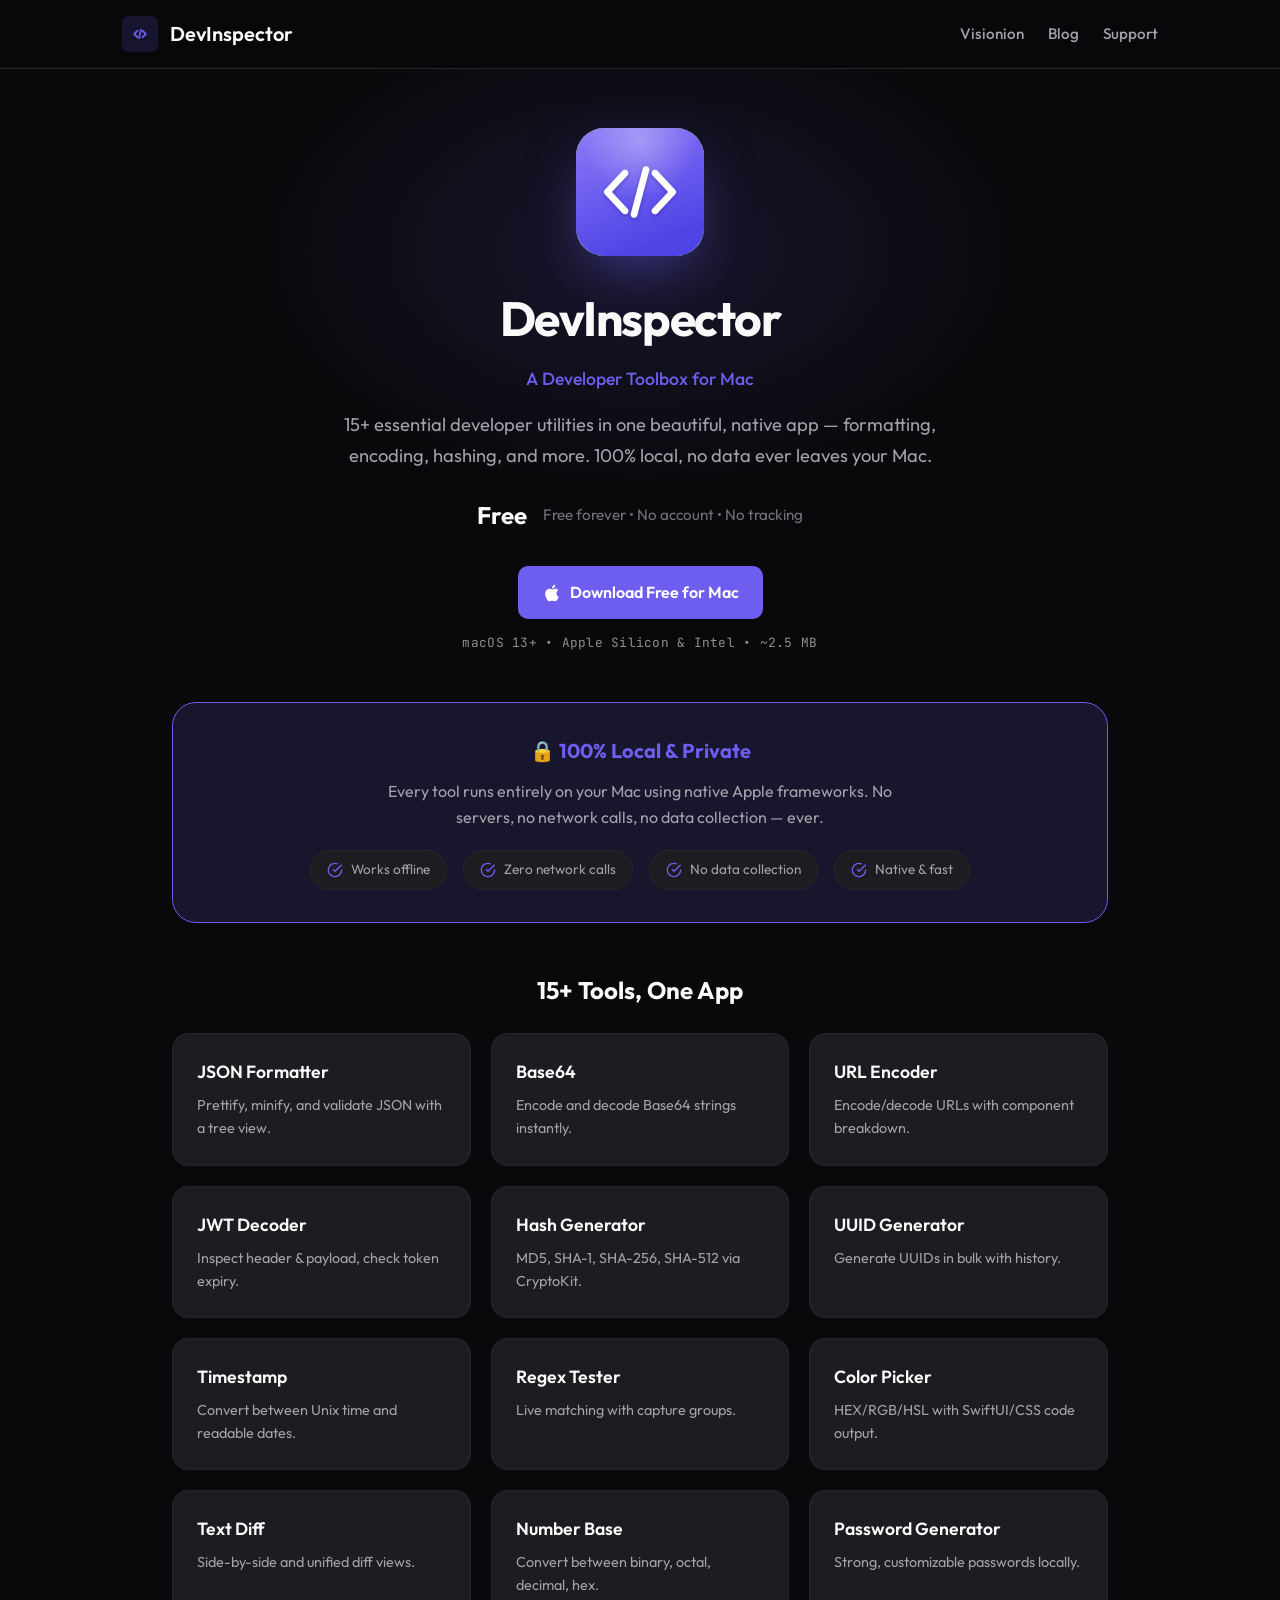
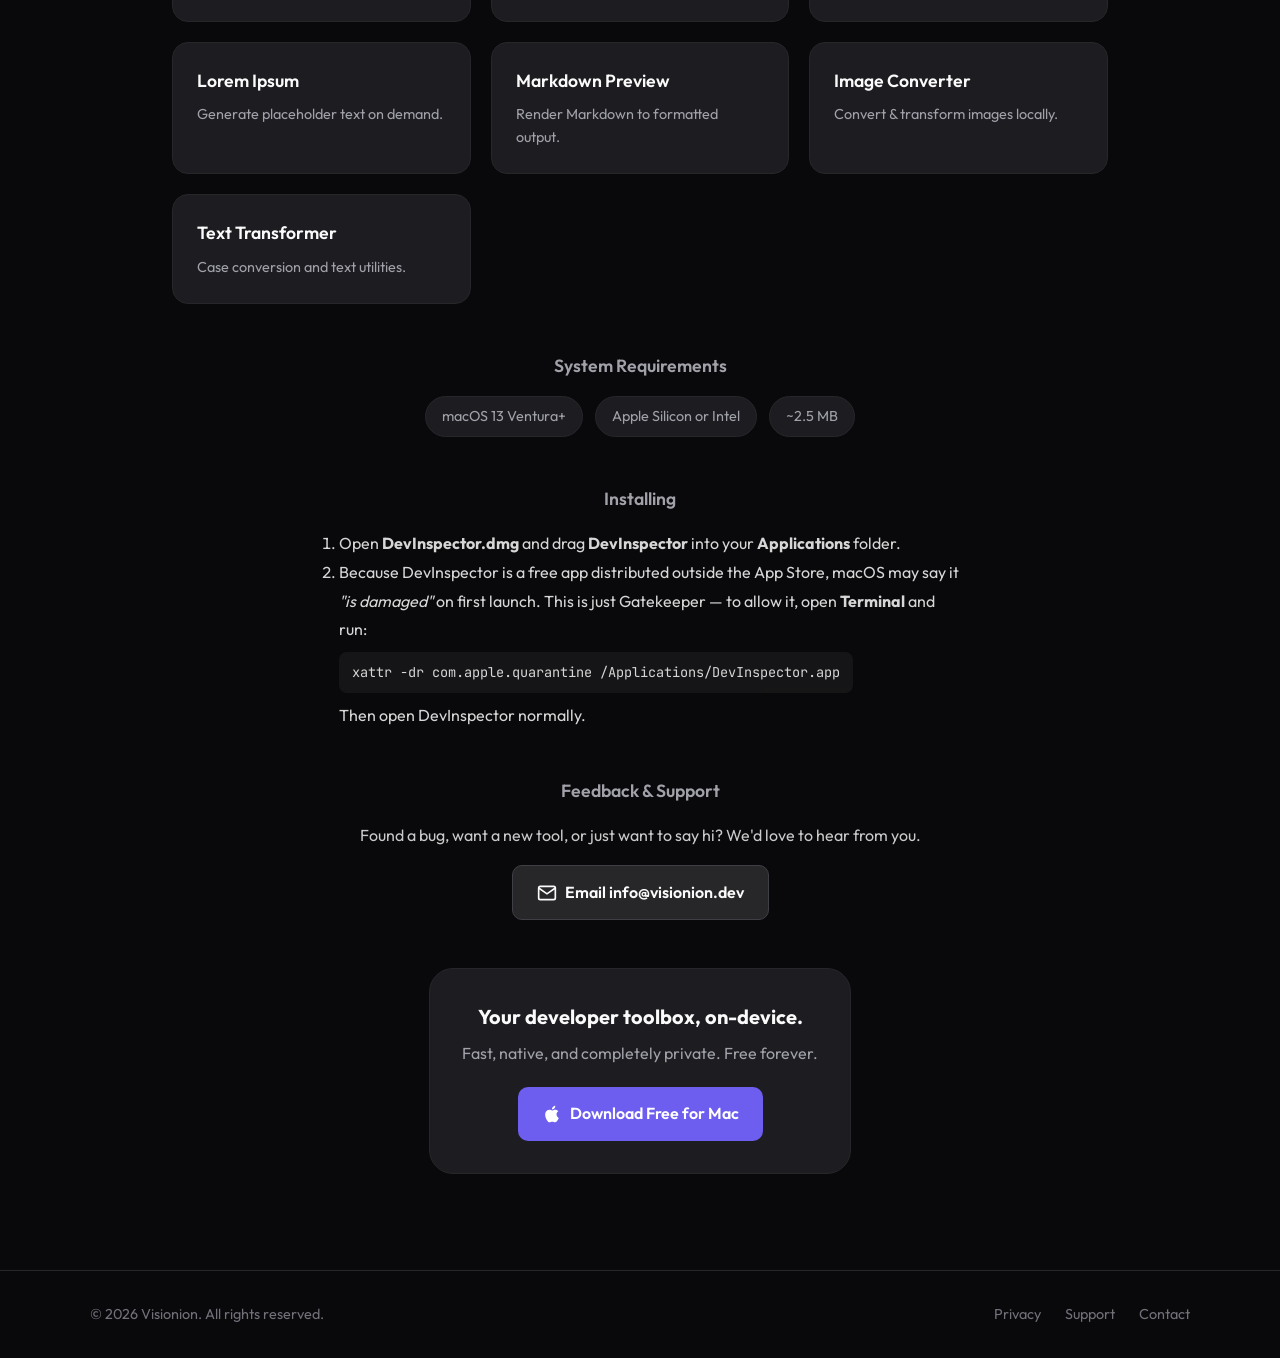
==== index.html @ 1379f46e "Launch devinspector.visionion.dev: free developer toolbox site - Free DMG download via /download.htm" ====
<!DOCTYPE html>
<html lang="en">
<head>
  <meta charset="UTF-8" />
  <meta name="viewport" content="width=device-width, initial-scale=1" />
  <title>DevInspector — Free Developer Toolbox for Mac | 100% Local</title>
  <meta name="description" content="DevInspector is a free, private macOS developer toolbox: JSON formatter, Base64, JWT decoder, hash & UUID generators, regex tester, color picker, text diff and more. 100% local, no data leaves your Mac." />
  <meta name="keywords" content="developer tools mac, json formatter, jwt decoder, base64, regex tester, hash generator, uuid, free mac dev app, offline developer toolbox" />

  <link rel="canonical" href="https://devinspector.visionion.dev/" />

  <meta property="og:title" content="DevInspector — Free Developer Toolbox for Mac" />
  <meta property="og:description" content="JSON, Base64, JWT, hashes, UUID, regex, color, diff & more. Free, private, 100% on-device." />
  <meta property="og:type" content="website" />
  <meta property="og:url" content="https://devinspector.visionion.dev/" />
  <meta property="og:image" content="https://devinspector.visionion.dev/og-image.png" />

  <meta name="twitter:card" content="summary_large_image" />
  <meta name="twitter:title" content="DevInspector — Free Developer Toolbox for Mac" />
  <meta name="twitter:description" content="JSON, Base64, JWT, hashes, UUID, regex, color, diff & more. Free, private, 100% on-device." />
  <meta name="twitter:image" content="https://devinspector.visionion.dev/og-image.png" />

  <script type="application/ld+json">
  {
    "@context": "https://schema.org",
    "@type": "SoftwareApplication",
    "name": "DevInspector",
    "applicationCategory": "DeveloperApplication",
    "operatingSystem": "macOS 13+",
    "description": "Free, private developer toolbox for Mac with 15+ local utilities.",
    "url": "https://devinspector.visionion.dev/",
    "downloadUrl": "https://devinspector.visionion.dev/DevInspector.dmg",
    "offers": { "@type": "Offer", "price": "0", "priceCurrency": "USD" },
    "publisher": { "@type": "Organization", "name": "Visionion", "url": "https://visionion.dev" }
  }
  </script>

  <link rel="icon" type="image/png" href="/icon.png">
  <link rel="apple-touch-icon" href="/apple-touch-icon.png">

  <link rel="preconnect" href="https://fonts.googleapis.com">
  <link rel="preconnect" href="https://fonts.gstatic.com" crossorigin>
  <link href="https://fonts.googleapis.com/css2?family=Outfit:wght@300;400;500;600;700&family=JetBrains+Mono:wght@400;500&display=swap" rel="stylesheet">
  <link rel="stylesheet" href="styles.css" />
</head>
<body>
  <nav class="nav">
    <div class="nav-container">
      <a href="/" class="nav-logo">
        <span class="logo-icon">
          <svg viewBox="0 0 24 24" fill="none" stroke="currentColor" stroke-width="2.2" stroke-linecap="round" stroke-linejoin="round">
            <polyline points="9,8 5,12 9,16"/><polyline points="15,8 19,12 15,16"/><line x1="13" y1="7" x2="11" y2="17"/>
          </svg>
        </span>
        <span class="logo-text">DevInspector</span>
      </a>
      <div class="nav-right">
        <a href="https://visionion.dev/" class="nav-link">Visionion</a>
        <a href="https://visionion.dev/blog/" class="nav-link">Blog</a>
        <a href="/support.html" class="nav-link">Support</a>
      </div>
    </div>
  </nav>

  <main>
    <section class="hero">
      <div class="hero-glow"></div>
      <div class="hero-content">
        <img src="/icon.png" alt="DevInspector app icon" class="hero-app-icon" width="128" height="128" />
        <h1 class="hero-title">DevInspector</h1>
        <p class="hero-tagline">A Developer Toolbox for Mac</p>
        <p class="hero-subtitle">
          15+ essential developer utilities in one beautiful, native app — formatting, encoding, hashing, and more. 100% local, no data ever leaves your Mac.
        </p>
        <div class="hero-price">
          <span class="price-tag">Free</span>
          <span class="price-note">Free forever • No account • No tracking</span>
        </div>
        <div class="hero-cta">
          <a href="/download.html" class="btn btn-primary">
            <svg viewBox="0 0 24 24" fill="currentColor">
              <path d="M18.71 19.5c-.83 1.24-1.71 2.45-3.05 2.47-1.34.03-1.77-.79-3.29-.79-1.53 0-2 .77-3.27.82-1.31.05-2.3-1.32-3.14-2.53C4.25 17 2.94 12.45 4.7 9.39c.87-1.52 2.43-2.48 4.12-2.51 1.28-.02 2.5.87 3.29.87.78 0 2.26-1.07 3.81-.91.65.03 2.47.26 3.64 1.98-.09.06-2.17 1.28-2.15 3.81.03 3.02 2.65 4.03 2.68 4.04-.03.07-.42 1.44-1.38 2.83M13 3.5c.73-.83 1.94-1.46 2.94-1.5.13 1.17-.34 2.35-1.04 3.19-.69.85-1.83 1.51-2.95 1.42-.15-1.15.41-2.35 1.05-3.11z"/>
            </svg>
            Download Free for Mac
          </a>
        </div>
        <p class="hero-meta">macOS 13+ • Apple Silicon & Intel • ~2.5 MB</p>
      </div>
    </section>

    <div class="main-content">
      <section class="privacy-banner">
        <h2>🔒 100% Local & Private</h2>
        <p>Every tool runs entirely on your Mac using native Apple frameworks. No servers, no network calls, no data collection — ever.</p>
        <div class="privacy-highlights">
          <span class="privacy-badge"><svg viewBox="0 0 24 24" fill="none" stroke="currentColor" stroke-width="2"><path d="M22 11.08V12a10 10 0 11-5.93-9.14"/><polyline points="22,4 12,14.01 9,11.01"/></svg> Works offline</span>
          <span class="privacy-badge"><svg viewBox="0 0 24 24" fill="none" stroke="currentColor" stroke-width="2"><path d="M22 11.08V12a10 10 0 11-5.93-9.14"/><polyline points="22,4 12,14.01 9,11.01"/></svg> Zero network calls</span>
          <span class="privacy-badge"><svg viewBox="0 0 24 24" fill="none" stroke="currentColor" stroke-width="2"><path d="M22 11.08V12a10 10 0 11-5.93-9.14"/><polyline points="22,4 12,14.01 9,11.01"/></svg> No data collection</span>
          <span class="privacy-badge"><svg viewBox="0 0 24 24" fill="none" stroke="currentColor" stroke-width="2"><path d="M22 11.08V12a10 10 0 11-5.93-9.14"/><polyline points="22,4 12,14.01 9,11.01"/></svg> Native & fast</span>
        </div>
      </section>

      <section class="features-section">
        <h2 class="features-title">15+ Tools, One App</h2>
        <div class="features-grid">
          <div class="feature-card"><h3>JSON Formatter</h3><p>Prettify, minify, and validate JSON with a tree view.</p></div>
          <div class="feature-card"><h3>Base64</h3><p>Encode and decode Base64 strings instantly.</p></div>
          <div class="feature-card"><h3>URL Encoder</h3><p>Encode/decode URLs with component breakdown.</p></div>
          <div class="feature-card"><h3>JWT Decoder</h3><p>Inspect header & payload, check token expiry.</p></div>
          <div class="feature-card"><h3>Hash Generator</h3><p>MD5, SHA-1, SHA-256, SHA-512 via CryptoKit.</p></div>
          <div class="feature-card"><h3>UUID Generator</h3><p>Generate UUIDs in bulk with history.</p></div>
          <div class="feature-card"><h3>Timestamp</h3><p>Convert between Unix time and readable dates.</p></div>
          <div class="feature-card"><h3>Regex Tester</h3><p>Live matching with capture groups.</p></div>
          <div class="feature-card"><h3>Color Picker</h3><p>HEX/RGB/HSL with SwiftUI/CSS code output.</p></div>
          <div class="feature-card"><h3>Text Diff</h3><p>Side-by-side and unified diff views.</p></div>
          <div class="feature-card"><h3>Number Base</h3><p>Convert between binary, octal, decimal, hex.</p></div>
          <div class="feature-card"><h3>Password Generator</h3><p>Strong, customizable passwords locally.</p></div>
          <div class="feature-card"><h3>Lorem Ipsum</h3><p>Generate placeholder text on demand.</p></div>
          <div class="feature-card"><h3>Markdown Preview</h3><p>Render Markdown to formatted output.</p></div>
          <div class="feature-card"><h3>Image Converter</h3><p>Convert & transform images locally.</p></div>
          <div class="feature-card"><h3>Text Transformer</h3><p>Case conversion and text utilities.</p></div>
        </div>
      </section>

      <section class="requirements-section">
        <h2>System Requirements</h2>
        <div class="requirements-list">
          <span class="requirement-tag">macOS 13 Ventura+</span>
          <span class="requirement-tag">Apple Silicon or Intel</span>
          <span class="requirement-tag">~2.5 MB</span>
        </div>
      </section>

      <section class="requirements-section">
        <h2>Installing</h2>
        <ol style="max-width:640px;margin:0 auto;opacity:.85;line-height:1.8;text-align:left;padding-left:1.2rem">
          <li>Open <strong>DevInspector.dmg</strong> and drag <strong>DevInspector</strong> into your <strong>Applications</strong> folder.</li>
          <li>
            Because DevInspector is a free app distributed outside the App Store, macOS may say it
            <em>"is damaged"</em> on first launch. This is just Gatekeeper — to allow it, open
            <strong>Terminal</strong> and run:
            <br>
            <code style="display:inline-block;margin:.5rem 0;padding:.5rem .8rem;background:rgba(255,255,255,.06);border-radius:8px;font-family:'JetBrains Mono',monospace;font-size:.85rem;user-select:all">xattr -dr com.apple.quarantine /Applications/DevInspector.app</code>
            <br>Then open DevInspector normally.
          </li>
        </ol>
      </section>

      <section class="requirements-section">
        <h2>Feedback &amp; Support</h2>
        <p style="max-width:620px;margin:0 auto 1rem;opacity:.8;line-height:1.7">
          Found a bug, want a new tool, or just want to say hi? We'd love to hear from you.
        </p>
        <a href="mailto:info@visionion.dev?subject=DevInspector%20Feedback" class="btn btn-secondary">
          <svg viewBox="0 0 24 24" fill="none" stroke="currentColor" stroke-width="2" width="18" height="18"><path d="M22 6l-10 7L2 6"/><rect x="2" y="4" width="20" height="16" rx="2"/></svg>
          Email info@visionion.dev
        </a>
      </section>

      <section class="cta-section">
        <div class="cta-card">
          <h3>Your developer toolbox, on-device.</h3>
          <p>Fast, native, and completely private. Free forever.</p>
          <a href="/download.html" class="btn btn-primary">
            <svg viewBox="0 0 24 24" fill="currentColor">
              <path d="M18.71 19.5c-.83 1.24-1.71 2.45-3.05 2.47-1.34.03-1.77-.79-3.29-.79-1.53 0-2 .77-3.27.82-1.31.05-2.3-1.32-3.14-2.53C4.25 17 2.94 12.45 4.7 9.39c.87-1.52 2.43-2.48 4.12-2.51 1.28-.02 2.5.87 3.29.87.78 0 2.26-1.07 3.81-.91.65.03 2.47.26 3.64 1.98-.09.06-2.17 1.28-2.15 3.81.03 3.02 2.65 4.03 2.68 4.04-.03.07-.42 1.44-1.38 2.83M13 3.5c.73-.83 1.94-1.46 2.94-1.5.13 1.17-.34 2.35-1.04 3.19-.69.85-1.83 1.51-2.95 1.42-.15-1.15.41-2.35 1.05-3.11z"/>
            </svg>
            Download Free for Mac
          </a>
        </div>
      </section>
    </div>
  </main>

  <footer class="footer">
    <div class="footer-container">
      <p class="footer-copy">© <span id="year"></span> Visionion. All rights reserved.</p>
      <div class="footer-links">
        <a href="/privacy.html">Privacy</a>
        <a href="/support.html">Support</a>
        <a href="https://visionion.dev/contact-us.html">Contact</a>
      </div>
    </div>
  </footer>

  <script>
    const y = document.getElementById('year');
    if (y) { y.textContent = new Date().getFullYear(); }
  </script>

  <!-- Cloudflare Web Analytics (privacy-friendly, cookieless) -->
  <!-- SETUP: replace YOUR_CF_TOKEN with the beacon token from dash.cloudflare.com -> Web Analytics -->
  <script defer src='https://static.cloudflareinsights.com/beacon.min.js' data-cf-beacon='{"token": "YOUR_CF_TOKEN"}'></script>
  <!-- End Cloudflare Web Analytics -->
</body>
</html>
---- styles.css ----
:root {
  --bg-primary: #09090b;
  --bg-secondary: #18181b;
  --bg-card: #1c1c21;
  --bg-elevated: #27272a;
  
  --text-primary: #fafafa;
  --text-secondary: #a1a1aa;
  --text-muted: #71717a;
  
  --border-color: #27272a;
  --border-subtle: #3f3f46;
  
  --accent: #6d5ef0; /* Violet */
  --accent-hover: #4f46e5;
  --accent-dim: rgba(109, 94, 240, 0.15);
  --accent-glow: rgba(109, 94, 240, 0.3);
  
  --radius-sm: 6px;
  --radius-md: 10px;
  --radius-lg: 16px;
  --radius-xl: 24px;
  
  --font-sans: 'Outfit', -apple-system, BlinkMacSystemFont, system-ui, sans-serif;
  --font-mono: 'JetBrains Mono', monospace;
}

* {
  box-sizing: border-box;
  margin: 0;
  padding: 0;
}

html {
  scroll-behavior: smooth;
}

body {
  font-family: var(--font-sans);
  background: var(--bg-primary);
  color: var(--text-primary);
  line-height: 1.6;
  min-height: 100vh;
  -webkit-font-smoothing: antialiased;
  -moz-osx-font-smoothing: grayscale;
}

/* Navigation */
.nav {
  position: fixed;
  top: 0;
  left: 0;
  right: 0;
  z-index: 100;
  background: rgba(9, 9, 11, 0.85);
  backdrop-filter: blur(12px);
  border-bottom: 1px solid var(--border-color);
}

.nav-container {
  max-width: 1100px;
  margin: 0 auto;
  padding: 1rem 2rem;
  display: flex;
  align-items: center;
  justify-content: space-between;
}

.nav-logo {
  display: flex;
  align-items: center;
  gap: 0.75rem;
  text-decoration: none;
  color: var(--text-primary);
  font-weight: 600;
  font-size: 1.25rem;
}

.logo-icon {
  width: 36px;
  height: 36px;
  background: var(--accent-dim);
  border-radius: var(--radius-sm);
  display: flex;
  align-items: center;
  justify-content: center;
  color: var(--accent);
}

.logo-icon svg {
  width: 20px;
  height: 20px;
}

.nav-right {
  display: flex;
  align-items: center;
  gap: 1.5rem;
}

.nav-link {
  color: var(--text-secondary);
  text-decoration: none;
  font-weight: 500;
  font-size: 0.95rem;
  transition: color 0.2s ease;
}

.nav-link:hover {
  color: var(--text-primary);
}

/* Hero Section */
.hero {
  padding: 8rem 2rem 3rem;
  text-align: center;
  position: relative;
  overflow: hidden;
}

.hero-glow {
  position: absolute;
  top: 0;
  left: 50%;
  transform: translateX(-50%);
  width: 800px;
  height: 500px;
  background: radial-gradient(ellipse at center, var(--accent-dim) 0%, transparent 70%);
  pointer-events: none;
}

.hero-content {
  position: relative;
  z-index: 1;
  max-width: 640px;
  margin: 0 auto;
}

.hero-icon {
  width: 80px;
  height: 80px;
  margin: 0 auto 1.5rem;
  background: var(--accent-dim);
  border-radius: var(--radius-xl);
  display: flex;
  align-items: center;
  justify-content: center;
  color: var(--accent);
}

.hero-icon svg {
  width: 40px;
  height: 40px;
}

.hero-title {
  font-size: clamp(2rem, 5vw, 3rem);
  font-weight: 700;
  letter-spacing: -0.03em;
  margin-bottom: 0.5rem;
}

.hero-tagline {
  font-size: 1.1rem;
  color: var(--accent);
  font-weight: 500;
  margin-bottom: 1rem;
}

.hero-subtitle {
  font-size: 1.15rem;
  color: var(--text-secondary);
  line-height: 1.7;
}

.hero-price {
  margin-top: 1.5rem;
  display: flex;
  align-items: center;
  justify-content: center;
  gap: 1rem;
  flex-wrap: wrap;
}

.price-tag {
  font-size: 1.5rem;
  font-weight: 700;
  color: var(--text-primary);
}

.price-note {
  font-size: 0.95rem;
  color: var(--text-muted);
}

.hero-cta {
  margin-top: 2rem;
  display: flex;
  flex-wrap: wrap;
  justify-content: center;
  gap: 1rem;
}

/* Main Content */
.main-content {
  max-width: 1000px;
  margin: 0 auto;
  padding: 0 2rem 4rem;
}

/* Privacy Banner */
.privacy-banner {
  background: var(--accent-dim);
  border: 1px solid var(--accent);
  border-radius: var(--radius-xl);
  padding: 2rem;
  text-align: center;
  margin-bottom: 3rem;
}

.privacy-banner h2 {
  font-size: 1.25rem;
  font-weight: 700;
  margin-bottom: 0.75rem;
  color: var(--accent);
}

.privacy-banner p {
  color: var(--text-secondary);
  max-width: 540px;
  margin: 0 auto;
}

.privacy-highlights {
  display: flex;
  flex-wrap: wrap;
  justify-content: center;
  gap: 1rem;
  margin-top: 1.25rem;
}

.privacy-badge {
  display: inline-flex;
  align-items: center;
  gap: 0.5rem;
  background: var(--bg-card);
  border: 1px solid var(--border-color);
  padding: 0.5rem 1rem;
  border-radius: 100px;
  font-size: 0.85rem;
  color: var(--text-secondary);
}

.privacy-badge svg {
  width: 16px;
  height: 16px;
  color: var(--accent);
}

/* Features Section */
.features-section {
  margin-bottom: 3rem;
}

.features-title {
  font-size: 1.5rem;
  font-weight: 700;
  margin-bottom: 1.5rem;
  text-align: center;
}

.features-grid {
  display: grid;
  grid-template-columns: repeat(auto-fit, minmax(220px, 1fr));
  gap: 1.25rem;
}

.feature-card {
  background: var(--bg-card);
  border: 1px solid var(--border-color);
  border-radius: var(--radius-lg);
  padding: 1.5rem;
  transition: all 0.2s ease;
}

.feature-card:hover {
  border-color: var(--border-subtle);
  transform: translateY(-2px);
}

.feature-icon {
  width: 48px;
  height: 48px;
  background: var(--accent-dim);
  border-radius: var(--radius-md);
  display: flex;
  align-items: center;
  justify-content: center;
  color: var(--accent);
  margin-bottom: 1rem;
}

.feature-icon svg {
  width: 24px;
  height: 24px;
}

.feature-card h3 {
  font-size: 1.1rem;
  font-weight: 600;
  margin-bottom: 0.5rem;
}

.feature-card p {
  font-size: 0.9rem;
  color: var(--text-secondary);
  line-height: 1.6;
}

/* How It Works Section */
.how-section {
  margin-bottom: 3rem;
}

.how-card {
  background: var(--bg-card);
  border: 1px solid var(--border-color);
  border-radius: var(--radius-xl);
  padding: 2rem;
}

.how-card h2 {
  font-size: 1.35rem;
  font-weight: 700;
  margin-bottom: 1.5rem;
  text-align: center;
}

.how-steps {
  display: grid;
  grid-template-columns: repeat(auto-fit, minmax(200px, 1fr));
  gap: 1.5rem;
}

.how-step {
  text-align: center;
}

.step-number {
  width: 40px;
  height: 40px;
  margin: 0 auto 1rem;
  background: var(--accent);
  color: #fff;
  border-radius: 50%;
  display: flex;
  align-items: center;
  justify-content: center;
  font-weight: 700;
  font-size: 1.1rem;
}

.how-step h3 {
  font-size: 1rem;
  font-weight: 600;
  margin-bottom: 0.5rem;
}

.how-step p {
  font-size: 0.9rem;
  color: var(--text-secondary);
}

/* Models Section */
.models-section {
  margin-bottom: 3rem;
}

.models-card {
  background: var(--bg-card);
  border: 1px solid var(--border-color);
  border-radius: var(--radius-xl);
  padding: 2rem;
}

.models-card h2 {
  font-size: 1.35rem;
  font-weight: 700;
  margin-bottom: 0.5rem;
  text-align: center;
}

.models-card > p {
  color: var(--text-secondary);
  text-align: center;
  margin-bottom: 1.5rem;
}

.models-grid {
  display: grid;
  grid-template-columns: repeat(auto-fit, minmax(180px, 1fr));
  gap: 1rem;
}

.model-item {
  background: var(--bg-elevated);
  border: 1px solid var(--border-subtle);
  border-radius: var(--radius-md);
  padding: 1rem;
  text-align: center;
}

.model-item h4 {
  font-size: 0.95rem;
  font-weight: 600;
  margin-bottom: 0.25rem;
}

.model-item .model-size {
  font-size: 0.8rem;
  color: var(--text-muted);
  margin-bottom: 0.5rem;
}

.model-item .model-desc {
  font-size: 0.85rem;
  color: var(--text-secondary);
}

/* CTA */
.cta-section {
  display: flex;
  justify-content: center;
  margin-bottom: 2rem;
}

.cta-card {
  background: var(--bg-card);
  border: 1px solid var(--border-color);
  border-radius: var(--radius-xl);
  padding: 2rem;
  text-align: center;
  max-width: 620px;
}

.cta-card h3 {
  font-size: 1.25rem;
  font-weight: 700;
  margin-bottom: 0.5rem;
}

.cta-card p {
  color: var(--text-secondary);
  margin-bottom: 1.25rem;
}

/* Requirements */
.requirements-section {
  margin-bottom: 3rem;
  text-align: center;
}

.requirements-section h2 {
  font-size: 1.1rem;
  font-weight: 600;
  margin-bottom: 1rem;
  color: var(--text-secondary);
}

.requirements-list {
  display: flex;
  flex-wrap: wrap;
  justify-content: center;
  gap: 0.75rem;
}

.requirement-tag {
  background: var(--bg-card);
  border: 1px solid var(--border-color);
  padding: 0.5rem 1rem;
  border-radius: 100px;
  font-size: 0.9rem;
  color: var(--text-secondary);
}

/* Buttons */
.btn {
  display: inline-flex;
  align-items: center;
  gap: 0.5rem;
  padding: 0.875rem 1.5rem;
  border-radius: var(--radius-md);
  font-size: 1rem;
  font-weight: 600;
  font-family: var(--font-sans);
  text-decoration: none;
  cursor: pointer;
  transition: all 0.2s ease;
  border: none;
}

.btn-primary {
  background: var(--accent);
  color: #fff;
}

.btn-primary:hover {
  background: var(--accent-hover);
}

.btn-secondary {
  background: var(--bg-elevated);
  color: var(--text-primary);
  border: 1px solid var(--border-subtle);
}

.btn-secondary:hover {
  background: var(--border-subtle);
}

.btn svg {
  width: 20px;
  height: 20px;
}

/* Footer */
.footer {
  border-top: 1px solid var(--border-color);
  padding: 2rem;
}

.footer-container {
  max-width: 1100px;
  margin: 0 auto;
  display: flex;
  align-items: center;
  justify-content: space-between;
  flex-wrap: wrap;
  gap: 1rem;
}

.footer-copy {
  color: var(--text-muted);
  font-size: 0.9rem;
}

.footer-links {
  display: flex;
  gap: 1.5rem;
}

.footer-links a {
  color: var(--text-muted);
  text-decoration: none;
  font-size: 0.9rem;
  transition: color 0.2s ease;
}

.footer-links a:hover {
  color: var(--text-primary);
}

/* Page Content (for Privacy, Support pages) */
.page-container {
  max-width: 720px;
  margin: 0 auto;
  padding: 8rem 2rem 4rem;
}

.page-header {
  margin-bottom: 3rem;
  padding-bottom: 2rem;
  border-bottom: 1px solid var(--border-color);
}

.page-title {
  font-size: clamp(2rem, 5vw, 2.75rem);
  font-weight: 700;
  letter-spacing: -0.02em;
  margin-bottom: 0.5rem;
}

.page-subtitle {
  color: var(--text-muted);
  font-size: 0.95rem;
}

.page-content h2 {
  font-size: 1.35rem;
  font-weight: 600;
  margin-top: 2.5rem;
  margin-bottom: 1rem;
  color: var(--text-primary);
}

.page-content p {
  color: var(--text-secondary);
  line-height: 1.8;
  margin-bottom: 1rem;
}

.page-content ul {
  list-style: none;
  margin: 1rem 0 1.5rem;
  padding-left: 0;
}

.page-content ul li {
  position: relative;
  padding-left: 1.5rem;
  margin-bottom: 0.75rem;
  color: var(--text-secondary);
  line-height: 1.7;
}

.page-content ul li::before {
  content: '';
  position: absolute;
  left: 0;
  top: 0.6rem;
  width: 6px;
  height: 6px;
  background: var(--accent);
  border-radius: 50%;
}

.page-content a {
  color: var(--accent);
  text-decoration: none;
  transition: opacity 0.2s ease;
}

.page-content a:hover {
  opacity: 0.8;
  text-decoration: underline;
}

.page-content strong {
  color: var(--text-primary);
  font-weight: 600;
}

.back-link {
  display: inline-flex;
  align-items: center;
  gap: 0.5rem;
  color: var(--text-muted);
  text-decoration: none;
  font-size: 0.9rem;
  margin-bottom: 2rem;
  transition: color 0.2s ease;
}

.back-link:hover {
  color: var(--text-primary);
}

.back-link svg {
  width: 16px;
  height: 16px;
}

/* Hotkey Display */
.hotkey-display {
  display: inline-flex;
  align-items: center;
  gap: 0.25rem;
  background: var(--bg-elevated);
  padding: 0.5rem 0.75rem;
  border-radius: var(--radius-sm);
  font-family: var(--font-mono);
  font-size: 0.9rem;
  border: 1px solid var(--border-subtle);
}

.hotkey-display kbd {
  background: var(--bg-card);
  padding: 0.15rem 0.4rem;
  border-radius: 4px;
  border: 1px solid var(--border-color);
  font-family: var(--font-mono);
}

/* Responsive */
@media (max-width: 768px) {
  .nav-container {
    padding: 1rem 1.5rem;
  }
  
  .hero {
    padding: 7rem 1.5rem 2rem;
  }
  
  .main-content {
    padding: 0 1.5rem 3rem;
  }
  
  .hero-cta {
    flex-direction: column;
    align-items: center;
  }
  
  .btn {
    width: 100%;
    justify-content: center;
    max-width: 280px;
  }
  
  .privacy-highlights {
    flex-direction: column;
    align-items: center;
  }
  
  .cta-card {
    padding: 1.5rem;
  }
  
  .footer-container {
    flex-direction: column;
    text-align: center;
  }
  
  .footer-links {
    flex-wrap: wrap;
    justify-content: center;
  }
}

@media (max-width: 480px) {
  .hero-title {
    font-size: 1.75rem;
  }
  
  .features-grid {
    grid-template-columns: 1fr;
  }
  
  .how-steps {
    grid-template-columns: 1fr;
  }
  
  .models-grid {
    grid-template-columns: 1fr;
  }
}


/* Free-download meta line */
.hero-meta {
  margin-top: 14px;
  font-family: 'JetBrains Mono', monospace;
  font-size: 0.8rem;
  letter-spacing: 0.02em;
  opacity: 0.55;
}

/* Branded app icon in hero */
.hero-app-icon {
  width: 128px;
  height: 128px;
  border-radius: 28px;
  margin: 0 auto 1.5rem;
  display: block;
  box-shadow: 0 20px 60px -15px rgba(109, 94, 240, 0.55);
}
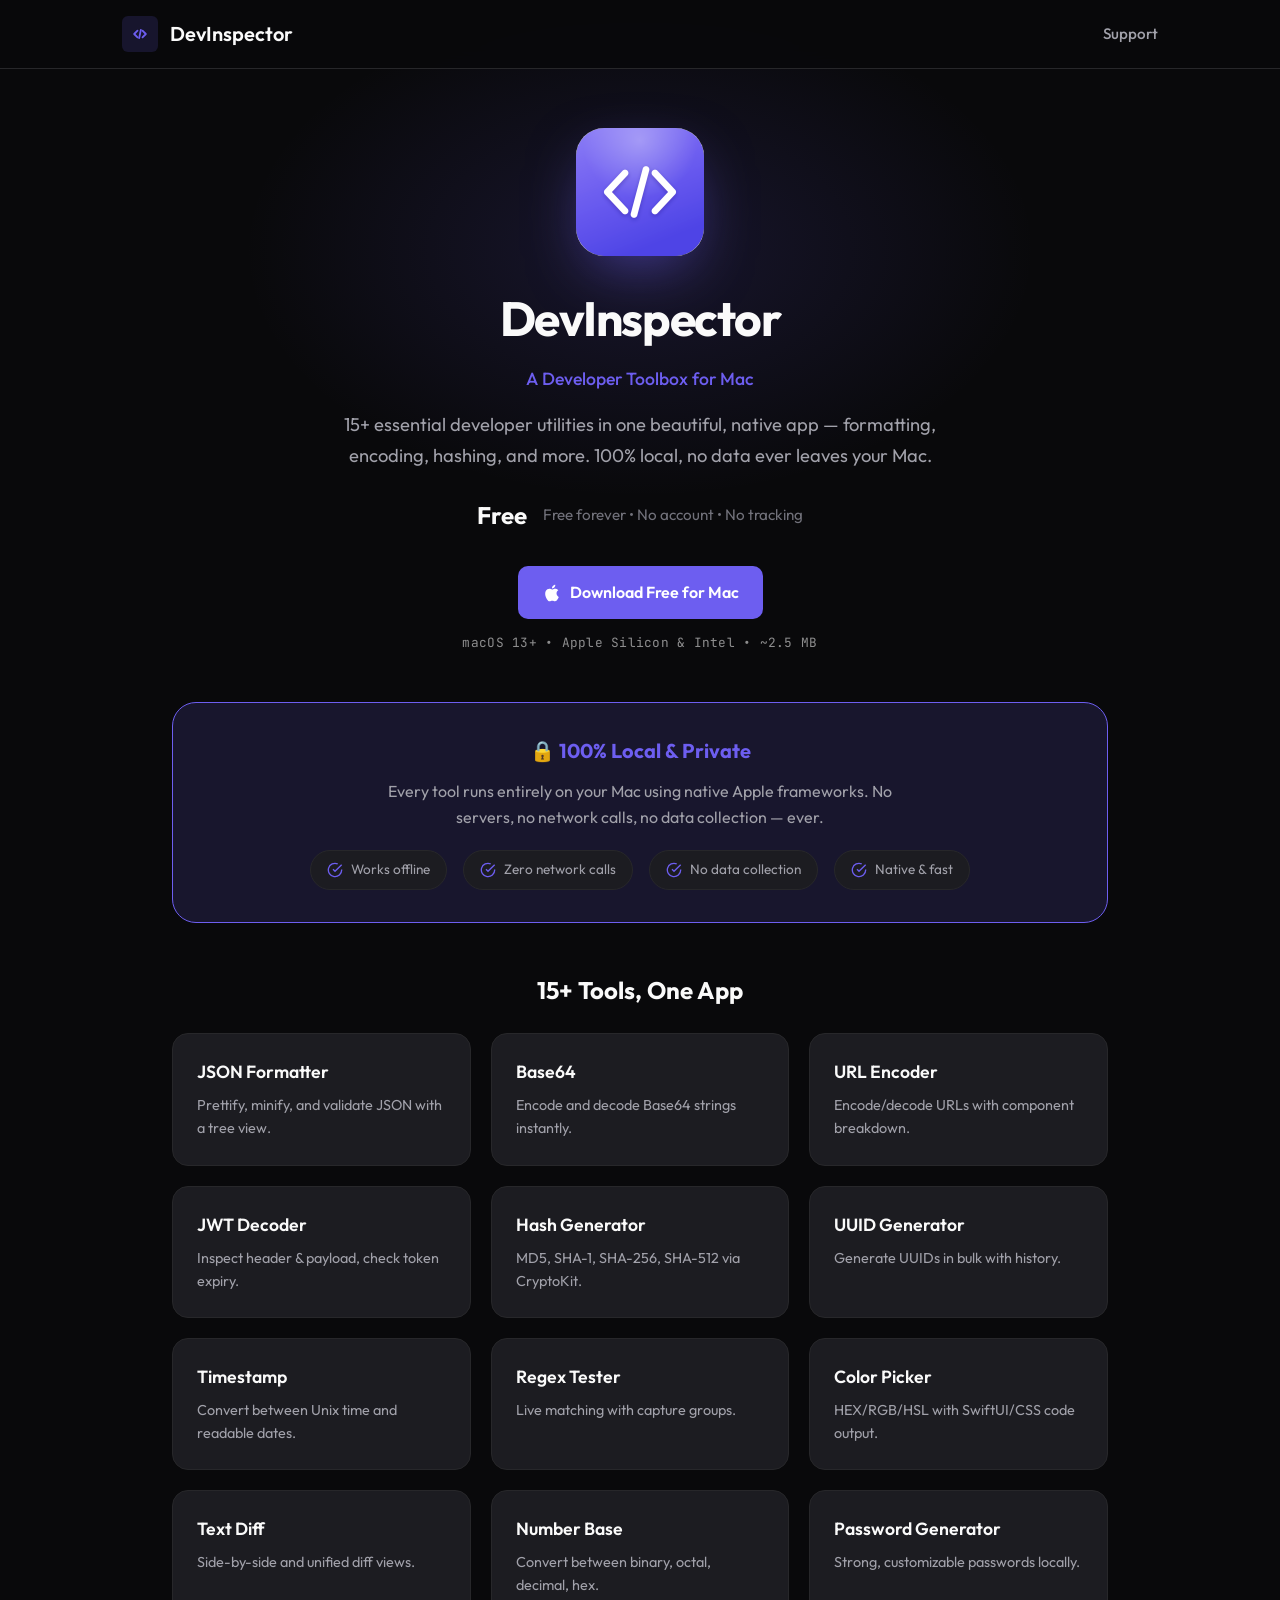
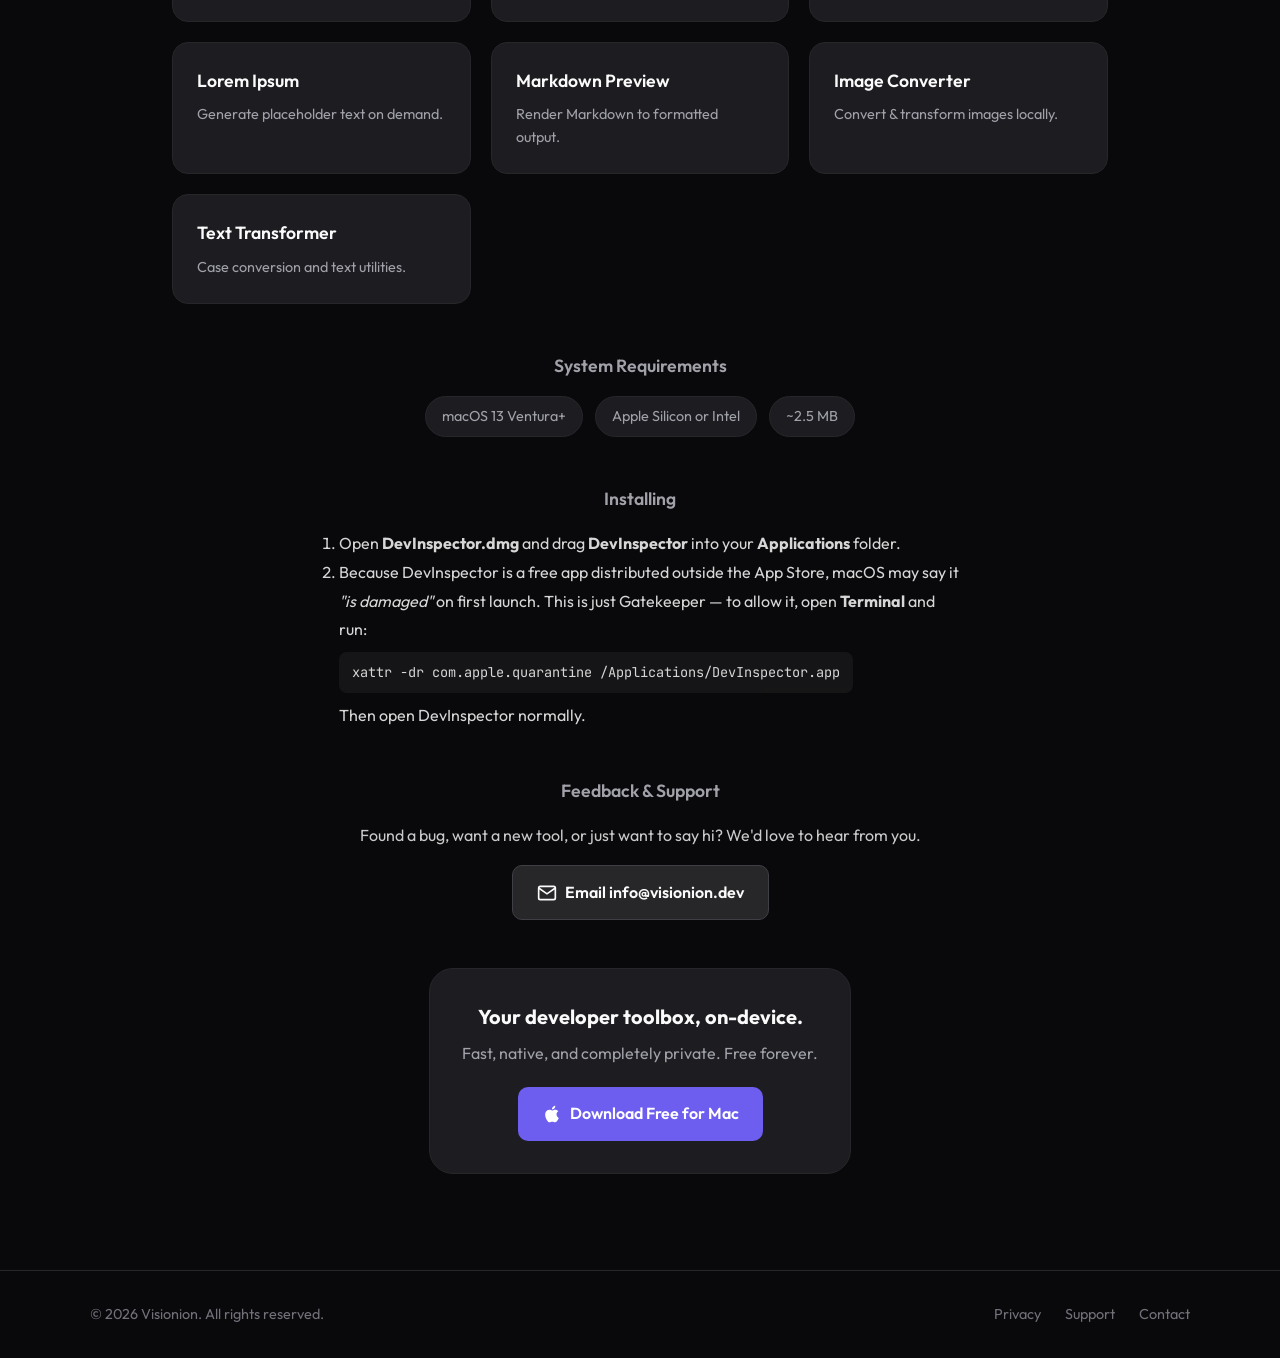
==== commit 6eed5771: "chore(site): remove Visionion and Blog nav links Drop the Visionion and Blog navigation links from t" ====
--- a/index.html
+++ b/index.html
@@ -55,8 +55,6 @@
         <span class="logo-text">DevInspector</span>
       </a>
       <div class="nav-right">
-        <a href="https://visionion.dev/" class="nav-link">Visionion</a>
-        <a href="https://visionion.dev/blog/" class="nav-link">Blog</a>
         <a href="/support.html" class="nav-link">Support</a>
       </div>
     </div>
@@ -189,8 +187,8 @@
   </script>
 
   <!-- Cloudflare Web Analytics (privacy-friendly, cookieless) -->
-  <!-- SETUP: replace YOUR_CF_TOKEN with the beacon token from dash.cloudflare.com -> Web Analytics -->
-  <script defer src='https://static.cloudflareinsights.com/beacon.min.js' data-cf-beacon='{"token": "YOUR_CF_TOKEN"}'></script>
+  <!-- SETUP: replace ce184bd0e081451ab49d55dccf247430 with the beacon token from dash.cloudflare.com -> Web Analytics -->
+  <script defer src='https://static.cloudflareinsights.com/beacon.min.js' data-cf-beacon='{"token": "ce184bd0e081451ab49d55dccf247430"}'></script>
   <!-- End Cloudflare Web Analytics -->
 </body>
 </html>
